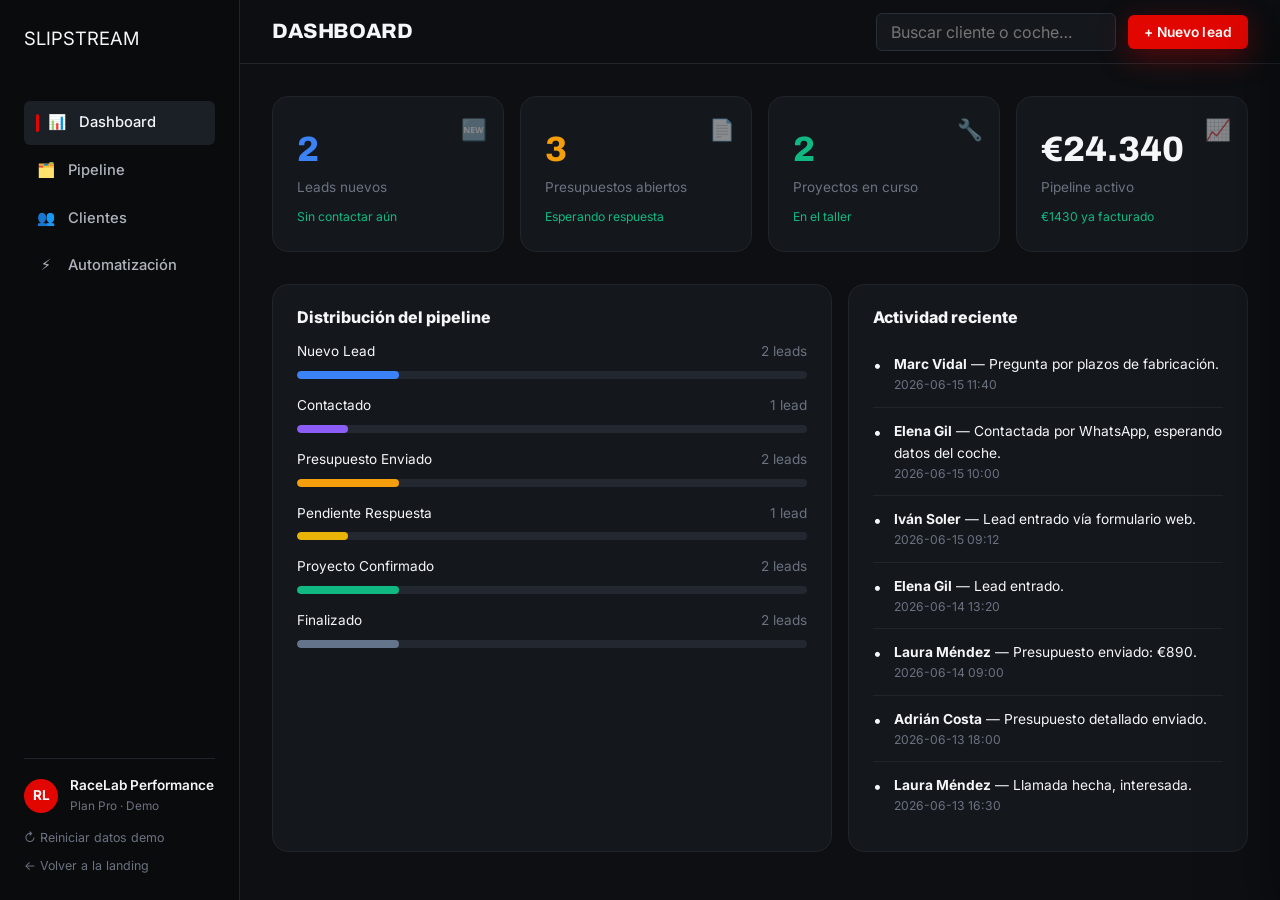
==== app.html @ 2f5756bd "Demo Slipstream: landing de taller + CRM marca blanca Co-Authored-By: Claude Opus 4.8 <noreply@anthr" ====
<!DOCTYPE html>
<html lang="es">
<head>
  <meta charset="UTF-8" />
  <meta name="viewport" content="width=device-width, initial-scale=1.0" />
  <title>Slipstream CRM · Panel del taller</title>
  <link rel="stylesheet" href="assets/css/tokens.css" />
  <link rel="stylesheet" href="assets/css/base.css" />
  <link rel="stylesheet" href="assets/css/app.css" />
</head>
<body class="app">

  <div class="layout">
    <!-- ===== SIDEBAR ===== -->
    <aside class="sidebar">
      <a href="index.html" class="brand"><span class="mark"></span>SLIP<span>STREAM</span></a>
      <nav class="side-nav" id="side-nav">
        <a data-view="dashboard" class="active"><span class="ic">📊</span> Dashboard</a>
        <a data-view="pipeline"><span class="ic">🗂️</span> Pipeline</a>
        <a data-view="clientes"><span class="ic">👥</span> Clientes</a>
        <a data-view="automatizacion"><span class="ic">⚡</span> Automatización</a>
      </nav>
      <div class="side-foot">
        <div class="who">
          <div class="av">RL</div>
          <div><div class="nm">RaceLab Performance</div><div class="rl">Plan Pro · Demo</div></div>
        </div>
        <div class="reset" id="reset-data">↻ Reiniciar datos demo</div>
        <a href="index.html" class="back">← Volver a la landing</a>
      </div>
    </aside>

    <!-- ===== MAIN ===== -->
    <main class="main">
      <div class="mobile-bar">
        <a href="index.html" class="brand"><span class="mark"></span>SLIP<span>STREAM</span></a>
        <select id="mobile-view">
          <option value="dashboard">Dashboard</option>
          <option value="pipeline">Pipeline</option>
          <option value="clientes">Clientes</option>
          <option value="automatizacion">Automatización</option>
        </select>
      </div>
      <div class="topbar">
        <h1 id="view-title">Dashboard</h1>
        <div class="tools">
          <input class="search" id="search" type="search" placeholder="Buscar cliente o coche…" />
          <button class="btn btn-primary btn-sm" id="new-lead-btn">+ Nuevo lead</button>
        </div>
      </div>

      <!-- DASHBOARD -->
      <section class="view" id="view-dashboard">
        <div class="kpis" id="kpis"></div>
        <div class="panel-row">
          <div class="panel">
            <h3>Distribución del pipeline</h3>
            <div id="pipeline-bars"></div>
          </div>
          <div class="panel">
            <h3>Actividad reciente</h3>
            <div id="feed"></div>
          </div>
        </div>
      </section>

      <!-- PIPELINE -->
      <section class="view" id="view-pipeline" hidden>
        <div class="board" id="board"></div>
      </section>

      <!-- CLIENTES -->
      <section class="view" id="view-clientes" hidden>
        <table class="table">
          <thead><tr><th>Cliente</th><th>Vehículo</th><th>Servicio</th><th>Estado</th><th>Valor</th><th>Origen</th></tr></thead>
          <tbody id="client-rows"></tbody>
        </table>
      </section>

      <!-- AUTOMATIZACIÓN -->
      <section class="view" id="view-automatizacion" hidden>
        <div class="panel" style="max-width:760px;margin:0 auto;">
          <h3>Flujo de automatización activo</h3>
          <p style="color:var(--c-text-soft);font-size:0.92rem;margin-bottom:24px;">Cada vez que un cliente envía el formulario de la web, este flujo se ejecuta automáticamente. Pulsa el botón para simularlo.</p>
          <div class="auto-steps" id="auto-steps-app">
            <div class="auto-step" data-step="0"><div class="si">📝</div><div><div class="st">Formulario web</div><div class="sd">Captura de datos del cliente</div></div><span class="check">✓</span></div>
            <div class="auto-step" data-step="1"><div class="si">🔗</div><div><div class="st">Webhook</div><div class="sd">Envío seguro al servidor</div></div><span class="check">✓</span></div>
            <div class="auto-step" data-step="2"><div class="si">⚙️</div><div><div class="st">n8n · motor de automatización</div><div class="sd">Clasifica por servicio, valor y prioridad</div></div><span class="check">✓</span></div>
            <div class="auto-step" data-step="3"><div class="si">🗂️</div><div><div class="st">CRM</div><div class="sd">Lead creado en "Nuevo Lead"</div></div><span class="check">✓</span></div>
            <div class="auto-step" data-step="4"><div class="si">🔔</div><div><div class="st">Notificación</div><div class="sd">WhatsApp + email al taller</div></div><span class="check">✓</span></div>
          </div>
          <button class="btn btn-primary btn-lg" id="sim-auto" style="margin-top:24px;width:100%;">▶ Simular entrada de lead</button>
        </div>
      </section>
    </main>
  </div>

  <!-- ===== DRAWER DETALLE ===== -->
  <div class="drawer-bg" id="drawer-bg"></div>
  <aside class="drawer" id="drawer">
    <div class="drawer-head">
      <div><h2 id="d-name"></h2><div class="veh" id="d-veh"></div></div>
      <span class="x" id="d-close">✕</span>
    </div>
    <div class="drawer-body" id="drawer-body"></div>
  </aside>

  <div class="toast-wrap" id="toast-wrap"></div>

  <script src="assets/js/data.js"></script>
  <script src="assets/js/crm.js"></script>
</body>
</html>
---- assets/css/tokens.css ----
/* ============================================
   SLIPSTREAM · Design Tokens
   Sistema de diseño motorsport premium
   ============================================ */

:root {
  /* --- Color · base oscura --- */
  --c-black:        #0a0b0d;
  --c-bg:           #0d0f12;
  --c-surface:      #14171c;
  --c-surface-2:    #1b1f26;
  --c-surface-3:    #232830;
  --c-border:       #2a2f38;
  --c-border-soft:  #20242b;

  /* --- Color · texto --- */
  --c-text:         #f4f6f8;
  --c-text-soft:    #aeb4bd;
  --c-text-dim:     #6b7280;

  /* --- Color · acento motorsport --- */
  --c-red:          #e10600;
  --c-red-bright:   #ff1e15;
  --c-red-dark:     #b00500;
  --c-red-glow:     rgba(225, 6, 0, 0.35);

  /* --- Color · estados CRM --- */
  --c-new:          #3b82f6;
  --c-contacted:    #8b5cf6;
  --c-quote:        #f59e0b;
  --c-pending:      #eab308;
  --c-confirmed:    #10b981;
  --c-done:         #64748b;

  /* --- Tipografía --- */
  --font-display: "Archivo", "Arial Narrow", system-ui, sans-serif;
  --font-body:    "Inter", system-ui, -apple-system, sans-serif;
  --font-mono:    "JetBrains Mono", "SF Mono", monospace;

  --fw-regular: 400;
  --fw-medium:  500;
  --fw-semibold:600;
  --fw-bold:    700;
  --fw-black:   800;

  /* --- Espaciado --- */
  --sp-1: 4px;
  --sp-2: 8px;
  --sp-3: 12px;
  --sp-4: 16px;
  --sp-5: 24px;
  --sp-6: 32px;
  --sp-7: 48px;
  --sp-8: 64px;
  --sp-9: 96px;
  --sp-10:128px;

  /* --- Radios --- */
  --r-sm: 6px;
  --r-md: 10px;
  --r-lg: 16px;
  --r-xl: 24px;
  --r-full: 999px;

  /* --- Sombras --- */
  --sh-sm: 0 1px 2px rgba(0,0,0,0.4);
  --sh-md: 0 8px 24px rgba(0,0,0,0.45);
  --sh-lg: 0 24px 60px rgba(0,0,0,0.55);
  --sh-red: 0 8px 30px var(--c-red-glow);

  /* --- Layout --- */
  --maxw: 1200px;
  --nav-h: 72px;

  /* --- Transiciones --- */
  --t-fast: 140ms cubic-bezier(0.4, 0, 0.2, 1);
  --t-med:  240ms cubic-bezier(0.4, 0, 0.2, 1);
  --t-slow: 420ms cubic-bezier(0.16, 1, 0.3, 1);
}
---- assets/css/base.css ----
/* ============================================
   SLIPSTREAM · Base / Reset
   ============================================ */

@import url('https://fonts.googleapis.com/css2?family=Archivo:wght@500;600;700;800&family=Inter:wght@400;500;600;700&family=JetBrains+Mono:wght@400;500&display=swap');

*, *::before, *::after { box-sizing: border-box; margin: 0; padding: 0; }

html { scroll-behavior: smooth; -webkit-text-size-adjust: 100%; }

body {
  font-family: var(--font-body);
  background: var(--c-bg);
  color: var(--c-text);
  line-height: 1.6;
  font-size: 16px;
  -webkit-font-smoothing: antialiased;
  text-rendering: optimizeLegibility;
  overflow-x: hidden;
}

h1, h2, h3, h4 {
  font-family: var(--font-display);
  font-weight: var(--fw-black);
  line-height: 1.05;
  letter-spacing: -0.02em;
  text-transform: uppercase;
}

a { color: inherit; text-decoration: none; }
button { font-family: inherit; cursor: pointer; border: none; background: none; color: inherit; }
img { max-width: 100%; display: block; }
ul { list-style: none; }
input, textarea, select { font-family: inherit; font-size: inherit; }

::selection { background: var(--c-red); color: #fff; }

/* --- Scrollbar --- */
::-webkit-scrollbar { width: 10px; height: 10px; }
::-webkit-scrollbar-track { background: var(--c-bg); }
::-webkit-scrollbar-thumb { background: var(--c-surface-3); border-radius: var(--r-full); }
::-webkit-scrollbar-thumb:hover { background: var(--c-border); }

/* --- Utilidades layout --- */
.container { width: 100%; max-width: var(--maxw); margin: 0 auto; padding: 0 var(--sp-5); }

.section { padding: var(--sp-9) 0; position: relative; }

.eyebrow {
  font-family: var(--font-mono);
  font-size: 0.78rem;
  letter-spacing: 0.18em;
  text-transform: uppercase;
  color: var(--c-red);
  font-weight: var(--fw-medium);
  display: inline-flex;
  align-items: center;
  gap: var(--sp-2);
}
.eyebrow::before {
  content: "";
  width: 28px; height: 1px;
  background: var(--c-red);
}

/* --- Botones --- */
.btn {
  display: inline-flex;
  align-items: center;
  justify-content: center;
  gap: var(--sp-2);
  padding: 14px 28px;
  border-radius: var(--r-sm);
  font-weight: var(--fw-semibold);
  font-size: 0.95rem;
  letter-spacing: 0.01em;
  transition: transform var(--t-fast), box-shadow var(--t-fast), background var(--t-fast);
  white-space: nowrap;
}
.btn:active { transform: translateY(1px); }

.btn-primary {
  background: var(--c-red);
  color: #fff;
  box-shadow: var(--sh-red);
}
.btn-primary:hover { background: var(--c-red-bright); box-shadow: 0 10px 36px var(--c-red-glow); transform: translateY(-2px); }

.btn-ghost {
  background: transparent;
  color: var(--c-text);
  border: 1px solid var(--c-border);
}
.btn-ghost:hover { border-color: var(--c-text-soft); background: var(--c-surface); }

.btn-lg { padding: 17px 36px; font-size: 1.02rem; }

/* --- Animaciones de entrada --- */
.reveal { opacity: 0; transform: translateY(24px); transition: opacity var(--t-slow), transform var(--t-slow); }
.reveal.in { opacity: 1; transform: none; }

@media (prefers-reduced-motion: reduce) {
  * { animation: none !important; transition: none !important; scroll-behavior: auto !important; }
  .reveal { opacity: 1; transform: none; }
}
---- assets/css/app.css ----
/* ============================================
   SLIPSTREAM · CRM / App
   ============================================ */

body.app { background: var(--c-bg); }

.layout { display: grid; grid-template-columns: 240px 1fr; min-height: 100vh; }

/* --- Sidebar --- */
.sidebar { background: var(--c-black); border-right: 1px solid var(--c-border-soft); padding: var(--sp-5); display: flex; flex-direction: column; position: sticky; top: 0; height: 100vh; }
.sidebar .brand { font-size: 1.15rem; margin-bottom: var(--sp-7); }
.side-nav { display: flex; flex-direction: column; gap: var(--sp-1); flex: 1; }
.side-nav a { display: flex; align-items: center; gap: var(--sp-3); padding: 10px 12px; border-radius: var(--r-sm); color: var(--c-text-soft); font-size: 0.92rem; font-weight: var(--fw-medium); transition: background var(--t-fast), color var(--t-fast); cursor: pointer; }
.side-nav a:hover { background: var(--c-surface); color: var(--c-text); }
.side-nav a.active { background: var(--c-surface-2); color: var(--c-text); }
.side-nav a.active::before { content: ""; width: 3px; height: 18px; background: var(--c-red); border-radius: var(--r-full); margin-right: -4px; }
.side-nav .ic { width: 20px; text-align: center; }
.side-foot { border-top: 1px solid var(--c-border-soft); padding-top: var(--sp-4); }
.side-foot .who { display: flex; align-items: center; gap: var(--sp-3); margin-bottom: var(--sp-3); }
.side-foot .av { width: 34px; height: 34px; border-radius: var(--r-full); background: var(--c-red); display: grid; place-items: center; font-weight: var(--fw-bold); font-size: 0.85rem; }
.side-foot .nm { font-size: 0.85rem; font-weight: var(--fw-semibold); }
.side-foot .rl { font-size: 0.74rem; color: var(--c-text-dim); }
.side-foot .reset { font-size: 0.78rem; color: var(--c-text-dim); cursor: pointer; }
.side-foot .reset:hover { color: var(--c-red); }
.side-foot a.back { display:block; font-size:0.78rem; color:var(--c-text-dim); margin-top: var(--sp-2); }
.side-foot a.back:hover { color: var(--c-text); }

/* --- Main --- */
.main { display: flex; flex-direction: column; min-width: 0; }
.topbar { height: 64px; border-bottom: 1px solid var(--c-border-soft); display: flex; align-items: center; justify-content: space-between; padding: 0 var(--sp-6); position: sticky; top: 0; background: rgba(13,15,18,0.85); backdrop-filter: blur(12px); z-index: 20; }
.topbar h1 { font-size: 1.3rem; }
.topbar .tools { display: flex; gap: var(--sp-3); align-items: center; }
.search { background: var(--c-surface); border: 1px solid var(--c-border); border-radius: var(--r-sm); padding: 8px 14px; color: var(--c-text); width: 240px; }
.search:focus { outline: none; border-color: var(--c-red); }
.btn-sm { padding: 9px 16px; font-size: 0.86rem; }

.view { padding: var(--sp-6); flex: 1; }
.view[hidden] { display: none; }

/* --- KPIs dashboard --- */
.kpis { display: grid; grid-template-columns: repeat(4,1fr); gap: var(--sp-4); margin-bottom: var(--sp-6); }
.kpi { background: var(--c-surface); border: 1px solid var(--c-border-soft); border-radius: var(--r-lg); padding: var(--sp-5); position: relative; overflow: hidden; }
.kpi .ic { position: absolute; top: var(--sp-4); right: var(--sp-4); font-size: 1.3rem; opacity: 0.5; }
.kpi .v { font-family: var(--font-display); font-size: 2.2rem; font-weight: var(--fw-black); }
.kpi .l { font-size: 0.85rem; color: var(--c-text-dim); }
.kpi .d { font-size: 0.76rem; margin-top: var(--sp-2); color: var(--c-confirmed); }

.panel-row { display: grid; grid-template-columns: 1.4fr 1fr; gap: var(--sp-4); }
.panel { background: var(--c-surface); border: 1px solid var(--c-border-soft); border-radius: var(--r-lg); padding: var(--sp-5); }
.panel h3 { font-size: 1rem; text-transform: none; font-family: var(--font-body); letter-spacing: 0; margin-bottom: var(--sp-4); }
.bar-item { margin-bottom: var(--sp-4); }
.bar-item .top { display: flex; justify-content: space-between; font-size: 0.85rem; margin-bottom: var(--sp-2); }
.bar-item .top .c { color: var(--c-text-dim); }
.bar-track { height: 8px; background: var(--c-surface-3); border-radius: var(--r-full); overflow: hidden; }
.bar-fill { height: 100%; border-radius: var(--r-full); transition: width var(--t-slow); }
.feed-item { display: flex; gap: var(--sp-3); padding: var(--sp-3) 0; border-bottom: 1px solid var(--c-border-soft); }
.feed-item:last-child { border-bottom: none; }
.feed-item .fi { font-size: 1rem; }
.feed-item .ft { font-size: 0.86rem; }
.feed-item .fd { font-size: 0.76rem; color: var(--c-text-dim); }

/* --- Kanban --- */
.board { display: grid; grid-auto-flow: column; grid-auto-columns: 280px; gap: var(--sp-4); overflow-x: auto; padding-bottom: var(--sp-5); align-items: start; }
.column { background: var(--c-surface); border: 1px solid var(--c-border-soft); border-radius: var(--r-lg); display: flex; flex-direction: column; max-height: calc(100vh - 200px); }
.col-head { padding: var(--sp-4); display: flex; align-items: center; justify-content: space-between; border-bottom: 1px solid var(--c-border-soft); position: sticky; top: 0; background: var(--c-surface); border-radius: var(--r-lg) var(--r-lg) 0 0; }
.col-head .ct { display: flex; align-items: center; gap: var(--sp-2); font-size: 0.82rem; font-weight: var(--fw-semibold); text-transform: uppercase; letter-spacing: 0.05em; }
.col-head .dot { width: 8px; height: 8px; border-radius: var(--r-full); }
.col-head .count { font-family: var(--font-mono); font-size: 0.78rem; color: var(--c-text-dim); background: var(--c-surface-3); padding: 1px 8px; border-radius: var(--r-full); }
.col-body { padding: var(--sp-3); display: flex; flex-direction: column; gap: var(--sp-3); overflow-y: auto; min-height: 80px; flex: 1; }
.col-body.drag-over { background: rgba(225,6,0,0.05); }

.card { background: var(--c-surface-2); border: 1px solid var(--c-border); border-radius: var(--r-md); padding: var(--sp-4); cursor: grab; transition: transform var(--t-fast), border-color var(--t-fast), box-shadow var(--t-fast); border-left: 3px solid var(--c-border); }
.card:hover { border-color: var(--c-border); transform: translateY(-2px); box-shadow: var(--sh-md); }
.card.dragging { opacity: 0.5; cursor: grabbing; }
.card.prio-alta { border-left-color: var(--c-red); }
.card.prio-media { border-left-color: var(--c-quote); }
.card.prio-baja { border-left-color: var(--c-done); }
.card .c-top { display: flex; justify-content: space-between; align-items: flex-start; gap: var(--sp-2); margin-bottom: var(--sp-2); }
.card .c-name { font-weight: var(--fw-semibold); font-size: 0.94rem; }
.card .c-val { font-family: var(--font-mono); font-size: 0.8rem; color: var(--c-confirmed); white-space: nowrap; }
.card .c-veh { font-size: 0.82rem; color: var(--c-text-soft); margin-bottom: var(--sp-3); }
.card .c-foot { display: flex; align-items: center; justify-content: space-between; }
.card .c-serv { font-size: 0.72rem; color: var(--c-text-dim); border: 1px solid var(--c-border); padding: 2px 8px; border-radius: var(--r-full); }
.card .c-src { font-size: 0.72rem; color: var(--c-text-dim); }
.card.new-pop { animation: pop 0.6s var(--t-slow); }
@keyframes pop { 0% { transform: scale(0.9); box-shadow: 0 0 0 0 var(--c-red-glow); } 50% { box-shadow: 0 0 0 8px transparent; } }

/* --- Lista (vista clientes) --- */
.table { width: 100%; border-collapse: collapse; background: var(--c-surface); border: 1px solid var(--c-border-soft); border-radius: var(--r-lg); overflow: hidden; }
.table th { text-align: left; font-size: 0.74rem; text-transform: uppercase; letter-spacing: 0.06em; color: var(--c-text-dim); padding: var(--sp-4); border-bottom: 1px solid var(--c-border); font-weight: var(--fw-semibold); }
.table td { padding: var(--sp-4); border-bottom: 1px solid var(--c-border-soft); font-size: 0.9rem; }
.table tr:last-child td { border-bottom: none; }
.table tbody tr { cursor: pointer; transition: background var(--t-fast); }
.table tbody tr:hover { background: var(--c-surface-2); }
.pill { display: inline-flex; align-items: center; gap: 6px; font-size: 0.76rem; padding: 3px 10px; border-radius: var(--r-full); border: 1px solid var(--c-border); }
.pill .dot { width: 7px; height: 7px; border-radius: var(--r-full); }

/* --- Drawer detalle --- */
.drawer-bg { position: fixed; inset: 0; background: rgba(8,9,11,0.6); backdrop-filter: blur(4px); z-index: 90; opacity: 0; pointer-events: none; transition: opacity var(--t-med); }
.drawer-bg.show { opacity: 1; pointer-events: auto; }
.drawer { position: fixed; top: 0; right: 0; height: 100vh; width: 440px; max-width: 92vw; background: var(--c-surface); border-left: 1px solid var(--c-border); z-index: 95; transform: translateX(100%); transition: transform var(--t-slow); display: flex; flex-direction: column; box-shadow: var(--sh-lg); }
.drawer.show { transform: none; }
.drawer-head { padding: var(--sp-5); border-bottom: 1px solid var(--c-border-soft); display: flex; justify-content: space-between; align-items: flex-start; }
.drawer-head .x { font-size: 1.4rem; color: var(--c-text-dim); cursor: pointer; }
.drawer-head .x:hover { color: var(--c-text); }
.drawer-head h2 { font-size: 1.4rem; text-transform: none; font-family: var(--font-body); letter-spacing: 0; }
.drawer-head .veh { color: var(--c-text-soft); font-size: 0.92rem; margin-top: 2px; }
.drawer-body { padding: var(--sp-5); overflow-y: auto; flex: 1; }
.d-section { margin-bottom: var(--sp-6); }
.d-section h4 { font-size: 0.74rem; text-transform: uppercase; letter-spacing: 0.08em; color: var(--c-text-dim); margin-bottom: var(--sp-3); }
.d-grid { display: grid; grid-template-columns: 1fr 1fr; gap: var(--sp-3); }
.d-field { background: var(--c-surface-2); border: 1px solid var(--c-border-soft); border-radius: var(--r-sm); padding: var(--sp-3); }
.d-field .k { font-size: 0.72rem; color: var(--c-text-dim); }
.d-field .v { font-size: 0.92rem; font-weight: var(--fw-medium); }
.d-detail { background: var(--c-surface-2); border: 1px solid var(--c-border-soft); border-radius: var(--r-md); padding: var(--sp-4); font-size: 0.9rem; color: var(--c-text-soft); line-height: 1.6; }
.d-stage-select { width: 100%; background: var(--c-bg); border: 1px solid var(--c-border); border-radius: var(--r-sm); padding: 10px 12px; color: var(--c-text); }
.timeline { position: relative; padding-left: var(--sp-5); }
.timeline::before { content: ""; position: absolute; left: 5px; top: 4px; bottom: 4px; width: 1px; background: var(--c-border); }
.tl-item { position: relative; margin-bottom: var(--sp-4); }
.tl-item::before { content: ""; position: absolute; left: calc(-1 * var(--sp-5) + 1px); top: 5px; width: 9px; height: 9px; border-radius: var(--r-full); background: var(--c-red); border: 2px solid var(--c-surface); }
.tl-item .tlt { font-size: 0.72rem; color: var(--c-text-dim); font-family: var(--font-mono); }
.tl-item .tlx { font-size: 0.88rem; }
.note-add { display: flex; gap: var(--sp-2); margin-top: var(--sp-3); }
.note-add input { flex: 1; background: var(--c-bg); border: 1px solid var(--c-border); border-radius: var(--r-sm); padding: 9px 12px; color: var(--c-text); }
.note-add input:focus { outline: none; border-color: var(--c-red); }

.toast-wrap { position: fixed; top: 76px; right: 20px; z-index: 300; display: flex; flex-direction: column; gap: var(--sp-3); }
.toast { background: var(--c-surface-2); border: 1px solid var(--c-border); border-left: 3px solid var(--c-confirmed); border-radius: var(--r-md); padding: var(--sp-4) var(--sp-5); min-width: 300px; box-shadow: var(--sh-md); display: flex; gap: var(--sp-3); align-items: flex-start; transform: translateX(120%); transition: transform var(--t-slow); }
.toast.show { transform: none; }
.toast .ti { font-size: 1.2rem; }
.toast .tt { font-weight: var(--fw-semibold); font-size: 0.92rem; }
.toast .tx { font-size: 0.82rem; color: var(--c-text-dim); }

/* --- Responsive --- */
.mobile-bar { display: none; }
@media (max-width: 860px) {
  .layout { grid-template-columns: 1fr; }
  .sidebar { display: none; }
  .mobile-bar { display: flex; align-items: center; justify-content: space-between; padding: var(--sp-3) var(--sp-4); border-bottom: 1px solid var(--c-border-soft); position: sticky; top: 0; background: var(--c-black); z-index: 30; }
  .mobile-bar .brand { font-size: 1.05rem; }
  .mobile-bar select { background: var(--c-surface); border: 1px solid var(--c-border); border-radius: var(--r-sm); padding: 7px 10px; color: var(--c-text); }
  .kpis { grid-template-columns: repeat(2,1fr); }
  .panel-row { grid-template-columns: 1fr; }
  .search { width: 140px; }
  .topbar h1 { font-size: 1.1rem; }
}
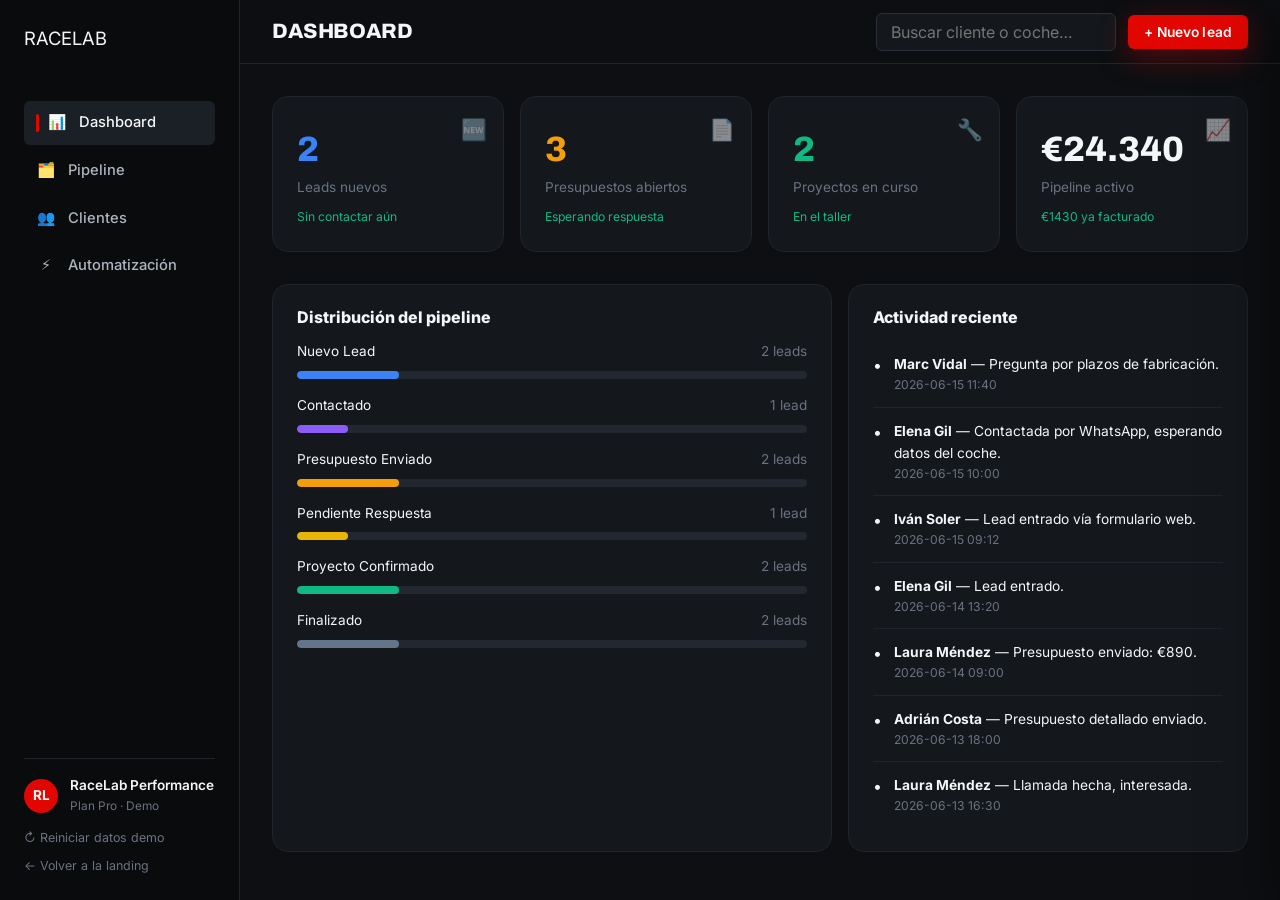
==== commit 00d663e1: "Marca blanca: extraer marca/servicios/proyectos a config.js Para instalar un taller nuevo basta con " ====
--- a/app.html
+++ b/app.html
@@ -107,6 +107,8 @@
 
   <div class="toast-wrap" id="toast-wrap"></div>
 
+  <script src="assets/js/config.js"></script>
+  <script src="assets/js/brand.js"></script>
   <script src="assets/js/data.js"></script>
   <script src="assets/js/crm.js"></script>
 </body>
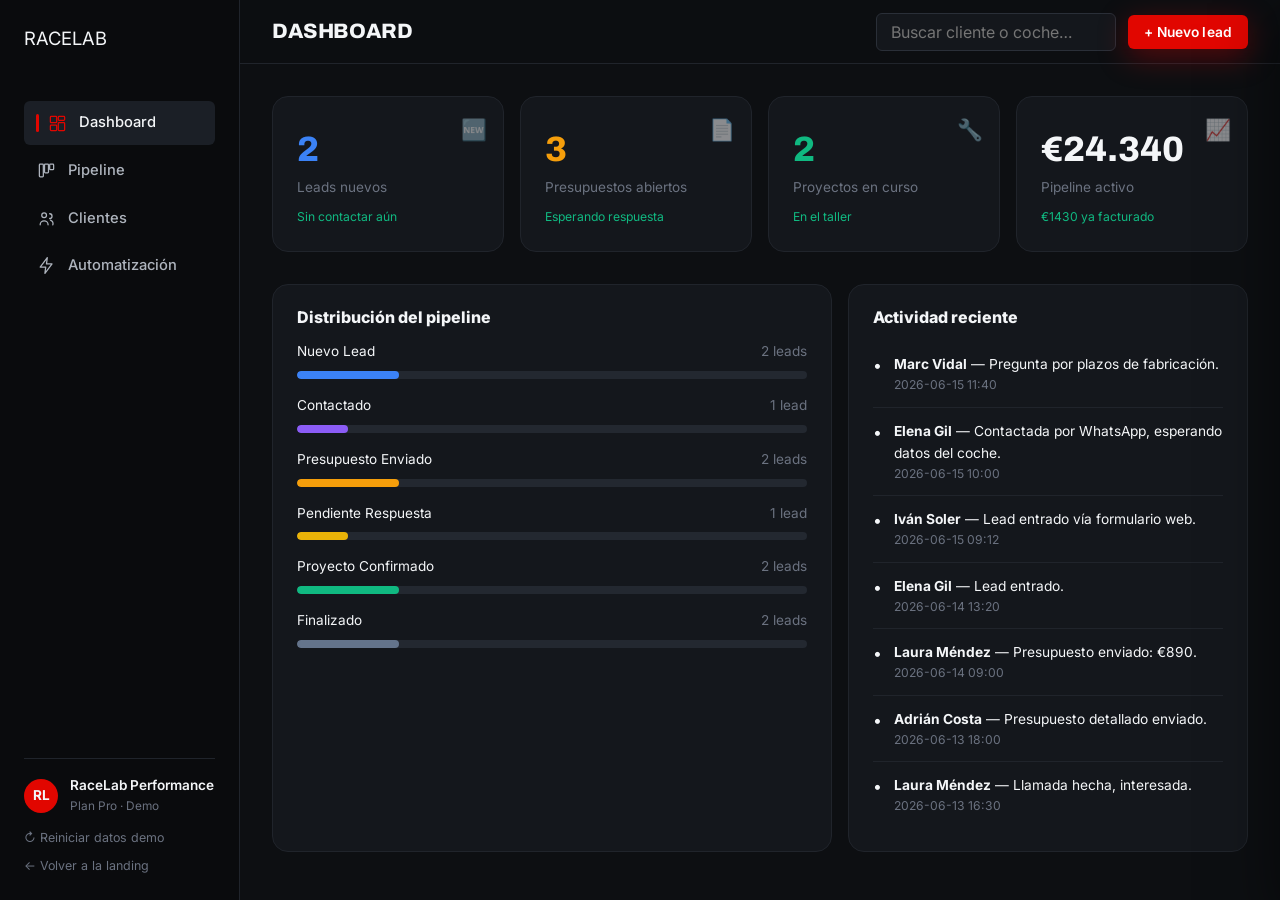
==== commit 41b09a19: "feat: iconos SVG en CRM (sidebar + automatización) y estilos de la vista de flujo" ====
--- a/app.html
+++ b/app.html
@@ -15,10 +15,10 @@
     <aside class="sidebar">
       <a href="index.html" class="brand"><span class="mark"></span>SLIP<span>STREAM</span></a>
       <nav class="side-nav" id="side-nav">
-        <a data-view="dashboard" class="active"><span class="ic">📊</span> Dashboard</a>
-        <a data-view="pipeline"><span class="ic">🗂️</span> Pipeline</a>
-        <a data-view="clientes"><span class="ic">👥</span> Clientes</a>
-        <a data-view="automatizacion"><span class="ic">⚡</span> Automatización</a>
+        <a data-view="dashboard" class="active"><span class="ic" data-icon="dashboard"></span> Dashboard</a>
+        <a data-view="pipeline"><span class="ic" data-icon="pipeline"></span> Pipeline</a>
+        <a data-view="clientes"><span class="ic" data-icon="users"></span> Clientes</a>
+        <a data-view="automatizacion"><span class="ic" data-icon="zap"></span> Automatización</a>
       </nav>
       <div class="side-foot">
         <div class="who">
@@ -72,7 +72,7 @@
       <!-- CLIENTES -->
       <section class="view" id="view-clientes" hidden>
         <table class="table">
-          <thead><tr><th>Cliente</th><th>Vehículo</th><th>Servicio</th><th>Estado</th><th>Valor</th><th>Origen</th></tr></thead>
+          <thead><tr><th>Cliente</th><th>Vehículo</th><th>Servicio</th><th>Temperatura</th><th>Estado</th><th>Valor</th><th>Origen</th></tr></thead>
           <tbody id="client-rows"></tbody>
         </table>
       </section>
@@ -83,13 +83,13 @@
           <h3>Flujo de automatización activo</h3>
           <p style="color:var(--c-text-soft);font-size:0.92rem;margin-bottom:24px;">Cada vez que un cliente envía el formulario de la web, este flujo se ejecuta automáticamente. Pulsa el botón para simularlo.</p>
           <div class="auto-steps" id="auto-steps-app">
-            <div class="auto-step" data-step="0"><div class="si">📝</div><div><div class="st">Formulario web</div><div class="sd">Captura de datos del cliente</div></div><span class="check">✓</span></div>
-            <div class="auto-step" data-step="1"><div class="si">🔗</div><div><div class="st">Webhook</div><div class="sd">Envío seguro al servidor</div></div><span class="check">✓</span></div>
-            <div class="auto-step" data-step="2"><div class="si">⚙️</div><div><div class="st">n8n · motor de automatización</div><div class="sd">Clasifica por servicio, valor y prioridad</div></div><span class="check">✓</span></div>
-            <div class="auto-step" data-step="3"><div class="si">🗂️</div><div><div class="st">CRM</div><div class="sd">Lead creado en "Nuevo Lead"</div></div><span class="check">✓</span></div>
-            <div class="auto-step" data-step="4"><div class="si">🔔</div><div><div class="st">Notificación</div><div class="sd">WhatsApp + email al taller</div></div><span class="check">✓</span></div>
+            <div class="auto-step" data-step="0"><div class="si" data-icon="clipboard"></div><div><div class="st">Formulario web</div><div class="sd">Captura de datos del cliente</div></div><span class="check" data-icon="check"></span></div>
+            <div class="auto-step" data-step="1"><div class="si" data-icon="webhook"></div><div><div class="st">Webhook</div><div class="sd">Envío seguro al servidor</div></div><span class="check" data-icon="check"></span></div>
+            <div class="auto-step" data-step="2"><div class="si" data-icon="cog"></div><div><div class="st">n8n · motor de automatización</div><div class="sd">Clasifica el lead como frío, templado o caliente</div></div><span class="check" data-icon="check"></span></div>
+            <div class="auto-step" data-step="3"><div class="si" data-icon="pipeline"></div><div><div class="st">CRM</div><div class="sd">Lead creado en "Nuevo Lead"</div></div><span class="check" data-icon="check"></span></div>
+            <div class="auto-step" data-step="4"><div class="si" data-icon="bell"></div><div><div class="st">Notificación</div><div class="sd">Email al taller según prioridad</div></div><span class="check" data-icon="check"></span></div>
           </div>
-          <button class="btn btn-primary btn-lg" id="sim-auto" style="margin-top:24px;width:100%;">▶ Simular entrada de lead</button>
+          <button class="btn btn-primary btn-lg" id="sim-auto" style="margin-top:24px;width:100%;">Simular entrada de lead</button>
         </div>
       </section>
     </main>
@@ -108,6 +108,7 @@
   <div class="toast-wrap" id="toast-wrap"></div>
 
   <script src="assets/js/config.js"></script>
+  <script src="assets/js/icons.js"></script>
   <script src="assets/js/brand.js"></script>
   <script src="assets/js/data.js"></script>
   <script src="assets/js/crm.js"></script>
--- a/assets/css/app.css
+++ b/assets/css/app.css
@@ -14,7 +14,22 @@
 .side-nav a:hover { background: var(--c-surface); color: var(--c-text); }
 .side-nav a.active { background: var(--c-surface-2); color: var(--c-text); }
 .side-nav a.active::before { content: ""; width: 3px; height: 18px; background: var(--c-red); border-radius: var(--r-full); margin-right: -4px; }
-.side-nav .ic { width: 20px; text-align: center; }
+.side-nav .ic { width: 20px; height: 20px; display: inline-flex; align-items: center; justify-content: center; color: currentColor; }
+.side-nav .ic svg { width: 19px; height: 19px; }
+.side-nav a.active .ic { color: var(--c-red); }
+/* --- Vista automatización --- */
+.auto-steps { display: flex; flex-direction: column; gap: var(--sp-2); position: relative; }
+.auto-step { display: flex; align-items: center; gap: var(--sp-4); padding: var(--sp-4); border-radius: var(--r-md); background: var(--c-surface-2); border: 1px solid var(--c-border-soft); opacity: 0.5; transition: opacity var(--t-med), border-color var(--t-med), transform var(--t-med); }
+.auto-step.active { opacity: 1; border-color: var(--c-red); transform: translateX(4px); }
+.auto-step.done { opacity: 1; border-color: var(--c-confirmed); }
+.auto-step .si { width: 40px; height: 40px; border-radius: var(--r-md); background: var(--c-surface-3); display: grid; place-items: center; color: var(--c-text-soft); flex-shrink: 0; transition: color var(--t-med), background var(--t-med); }
+.auto-step .si svg { width: 20px; height: 20px; }
+.auto-step.active .si, .auto-step.done .si { color: var(--c-red); }
+.auto-step .st { font-weight: var(--fw-semibold); font-size: 0.95rem; }
+.auto-step .sd { font-size: 0.8rem; color: var(--c-text-dim); }
+.auto-step .check { margin-left: auto; color: var(--c-confirmed); opacity: 0; transition: opacity var(--t-fast); display: inline-flex; }
+.auto-step.done .check { opacity: 1; }
+.auto-step .check svg { width: 18px; height: 18px; }
 .side-foot { border-top: 1px solid var(--c-border-soft); padding-top: var(--sp-4); }
 .side-foot .who { display: flex; align-items: center; gap: var(--sp-3); margin-bottom: var(--sp-3); }
 .side-foot .av { width: 34px; height: 34px; border-radius: var(--r-full); background: var(--c-red); display: grid; place-items: center; font-weight: var(--fw-bold); font-size: 0.85rem; }
